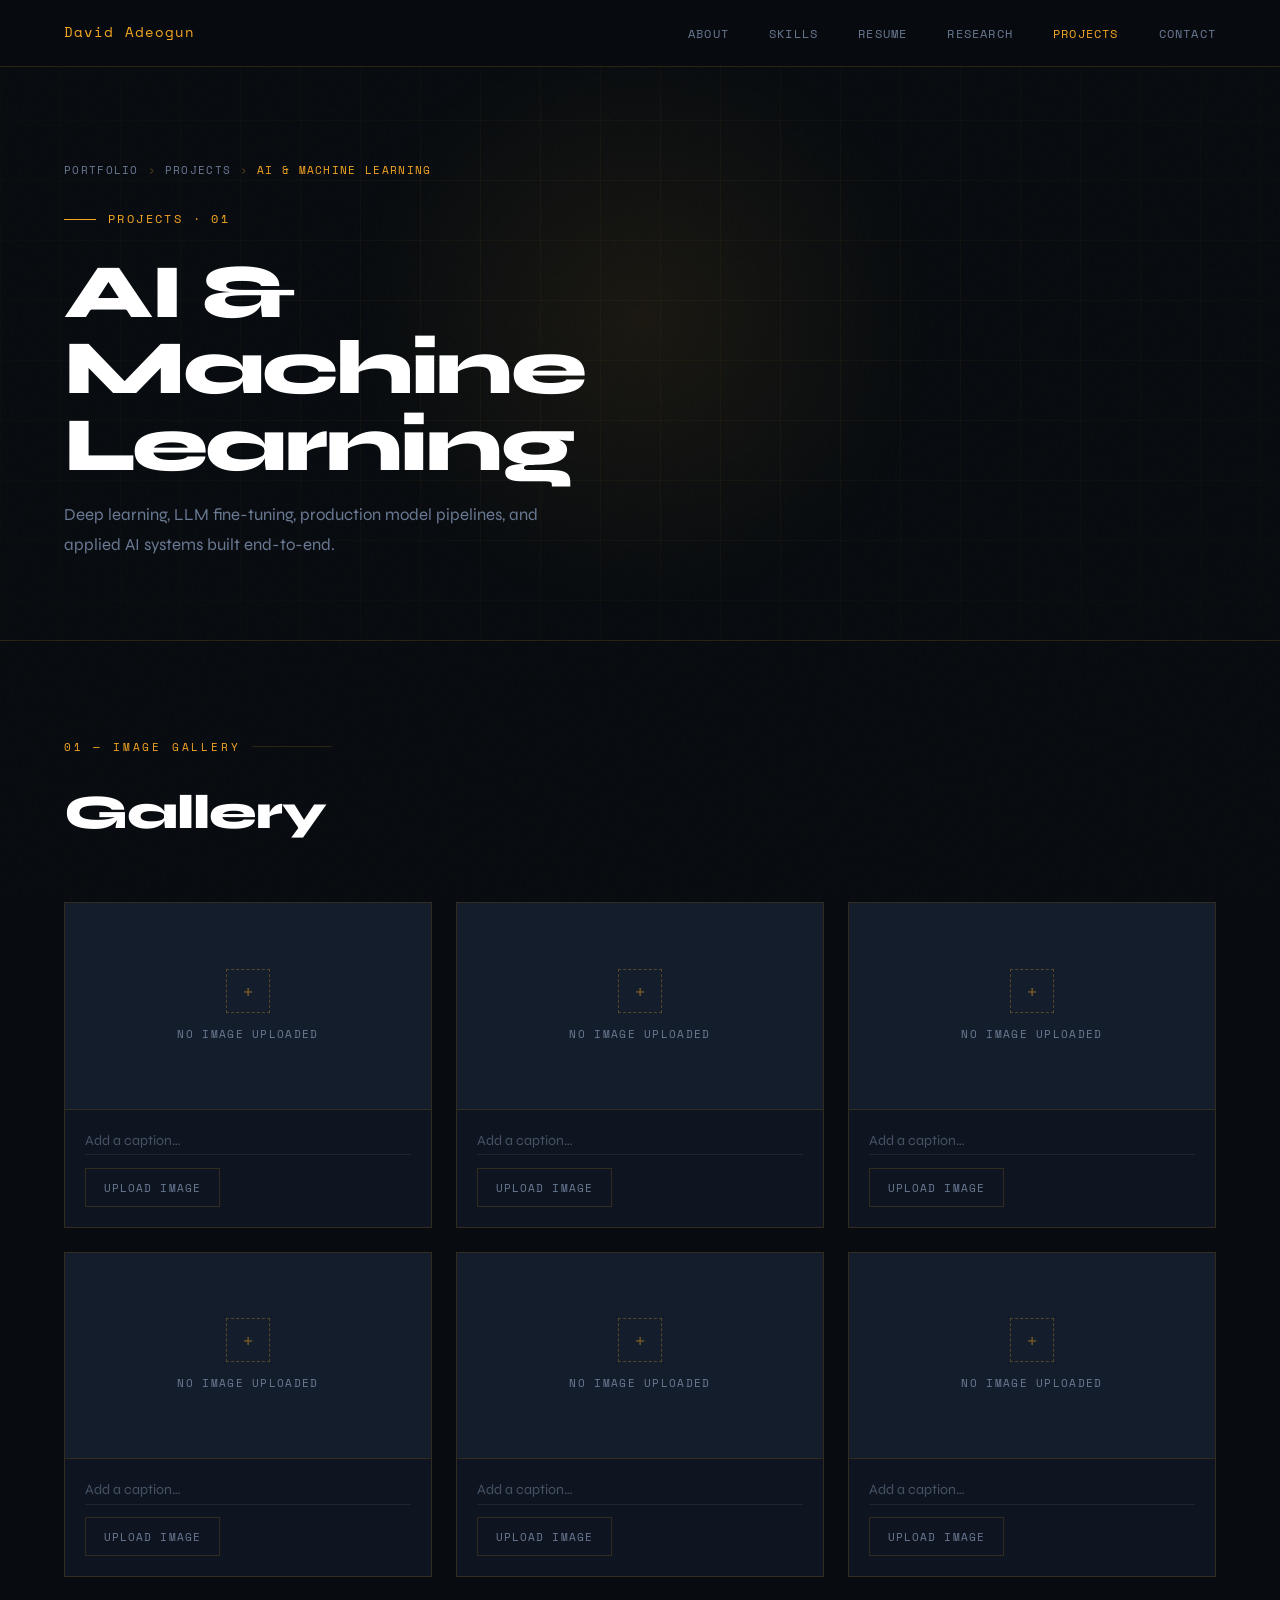
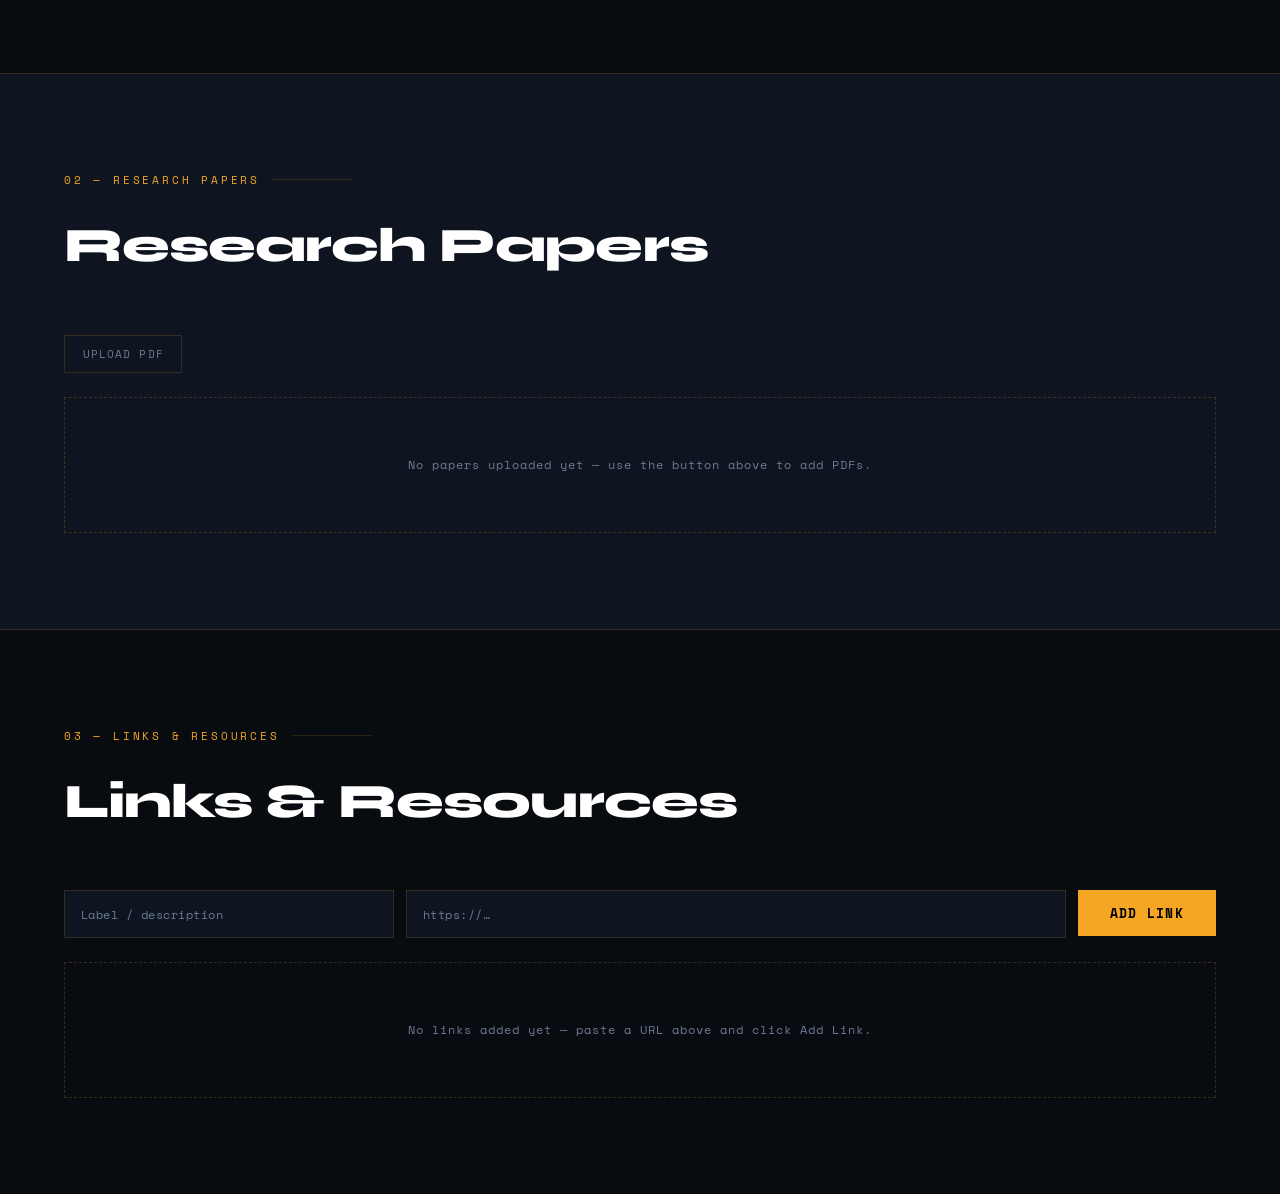
==== ai-ml.html @ 025a46e8 "Updated pages" ====
<!DOCTYPE html>
<html lang="en">
<head>
  <meta charset="UTF-8" />
  <meta name="viewport" content="width=device-width, initial-scale=1.0"/>
  <title>AI &amp; Machine Learning — David Adeogun</title>
  <link rel="preconnect" href="https://fonts.googleapis.com">
  <link href="https://fonts.googleapis.com/css2?family=Space+Mono:wght@400;700&family=Syne:wght@400;600;800&display=swap" rel="stylesheet">
  <link rel="stylesheet" href="styles.css">
</head>
<body>

<!-- NAV -->
<nav>
  <a href="index.html" class="nav-logo">David Adeogun</a>
  <ul class="nav-links">
    <li><a href="index.html#about">About</a></li>
    <li><a href="index.html#skills">Skills</a></li>
    <li><a href="index.html#resume">Resume</a></li>
    <li><a href="index.html#research">Research</a></li>
    <li><a href="projects.html" class="nav-active">Projects</a></li>
    <li><a href="index.html#contact">Contact</a></li>
  </ul>
</nav>

<!-- PAGE HERO -->
<section class="page-hero">
  <div class="hero-grid"></div>
  <div class="hero-glow"></div>
  <div class="page-hero-content">
    <div class="breadcrumb">
      <a href="index.html">Portfolio</a>
      <span class="breadcrumb-sep">›</span>
      <a href="projects.html">Projects</a>
      <span class="breadcrumb-sep">›</span>
      <span class="breadcrumb-current">AI &amp; Machine Learning</span>
    </div>
    <div class="hero-tag">Projects · 01</div>
    <h1>AI &amp; Machine<br><span>Learning</span></h1>
    <p>
      Deep learning, LLM fine-tuning, production model pipelines, and applied AI
      systems built end-to-end.
    </p>
  </div>
</section>

<!-- IMAGE GALLERY -->
<section>
  <div class="section-label">01 — Image Gallery</div>
  <h2 class="section-title">Gallery</h2>
  <div class="gallery-grid">

    <div class="gallery-slot" id="slot-1">
      <div class="gallery-img-area">
        <img class="gallery-img" src="" alt="Gallery image 1">
        <div class="gallery-placeholder">
          <div class="gallery-placeholder-icon">+</div>
          <span>No image uploaded</span>
        </div>
      </div>
      <div class="gallery-meta">
        <input type="text" class="gallery-caption-input" placeholder="Add a caption…">
        <label class="upload-trigger">
          Upload Image
          <input type="file" accept="image/*" class="gallery-file-input" style="display:none">
        </label>
      </div>
    </div>

    <div class="gallery-slot" id="slot-2">
      <div class="gallery-img-area">
        <img class="gallery-img" src="" alt="Gallery image 2">
        <div class="gallery-placeholder">
          <div class="gallery-placeholder-icon">+</div>
          <span>No image uploaded</span>
        </div>
      </div>
      <div class="gallery-meta">
        <input type="text" class="gallery-caption-input" placeholder="Add a caption…">
        <label class="upload-trigger">
          Upload Image
          <input type="file" accept="image/*" class="gallery-file-input" style="display:none">
        </label>
      </div>
    </div>

    <div class="gallery-slot" id="slot-3">
      <div class="gallery-img-area">
        <img class="gallery-img" src="" alt="Gallery image 3">
        <div class="gallery-placeholder">
          <div class="gallery-placeholder-icon">+</div>
          <span>No image uploaded</span>
        </div>
      </div>
      <div class="gallery-meta">
        <input type="text" class="gallery-caption-input" placeholder="Add a caption…">
        <label class="upload-trigger">
          Upload Image
          <input type="file" accept="image/*" class="gallery-file-input" style="display:none">
        </label>
      </div>
    </div>

    <div class="gallery-slot" id="slot-4">
      <div class="gallery-img-area">
        <img class="gallery-img" src="" alt="Gallery image 4">
        <div class="gallery-placeholder">
          <div class="gallery-placeholder-icon">+</div>
          <span>No image uploaded</span>
        </div>
      </div>
      <div class="gallery-meta">
        <input type="text" class="gallery-caption-input" placeholder="Add a caption…">
        <label class="upload-trigger">
          Upload Image
          <input type="file" accept="image/*" class="gallery-file-input" style="display:none">
        </label>
      </div>
    </div>

    <div class="gallery-slot" id="slot-5">
      <div class="gallery-img-area">
        <img class="gallery-img" src="" alt="Gallery image 5">
        <div class="gallery-placeholder">
          <div class="gallery-placeholder-icon">+</div>
          <span>No image uploaded</span>
        </div>
      </div>
      <div class="gallery-meta">
        <input type="text" class="gallery-caption-input" placeholder="Add a caption…">
        <label class="upload-trigger">
          Upload Image
          <input type="file" accept="image/*" class="gallery-file-input" style="display:none">
        </label>
      </div>
    </div>

    <div class="gallery-slot" id="slot-6">
      <div class="gallery-img-area">
        <img class="gallery-img" src="" alt="Gallery image 6">
        <div class="gallery-placeholder">
          <div class="gallery-placeholder-icon">+</div>
          <span>No image uploaded</span>
        </div>
      </div>
      <div class="gallery-meta">
        <input type="text" class="gallery-caption-input" placeholder="Add a caption…">
        <label class="upload-trigger">
          Upload Image
          <input type="file" accept="image/*" class="gallery-file-input" style="display:none">
        </label>
      </div>
    </div>

  </div>
</section>

<!-- RESEARCH PAPERS -->
<section class="skills-bg">
  <div class="section-label">02 — Research Papers</div>
  <h2 class="section-title">Research Papers</h2>
  <div class="pdf-upload-row">
    <label class="upload-trigger">
      Upload PDF
      <input type="file" accept=".pdf" id="pdf-input" multiple style="display:none">
    </label>
  </div>
  <div class="pdf-list" id="pdf-list">
    <div class="empty-state" id="pdf-empty">
      <p>No papers uploaded yet — use the button above to add PDFs.</p>
    </div>
  </div>
</section>

<!-- EXTERNAL LINKS -->
<section>
  <div class="section-label">03 — Links &amp; Resources</div>
  <h2 class="section-title">Links &amp; Resources</h2>
  <div class="link-input-row">
    <input type="text"  id="link-label-input" class="text-input" placeholder="Label / description">
    <input type="url"   id="link-url-input"   class="text-input" placeholder="https://…">
    <button class="btn-primary" onclick="addLink()">Add Link</button>
  </div>
  <div class="link-list" id="link-list">
    <div class="empty-state" id="link-empty">
      <p>No links added yet — paste a URL above and click Add Link.</p>
    </div>
  </div>
</section>

<script>
(function () {
  // ── Image gallery ──────────────────────────────────────────────
  document.querySelectorAll('.gallery-slot').forEach(function (slot) {
    var input = slot.querySelector('.gallery-file-input');
    var img   = slot.querySelector('.gallery-img');
    input.addEventListener('change', function () {
      if (this.files && this.files[0]) {
        img.src = URL.createObjectURL(this.files[0]);
        slot.classList.add('has-image');
      }
    });
  });

  // ── PDF uploads ────────────────────────────────────────────────
  document.getElementById('pdf-input').addEventListener('change', function () {
    var list  = document.getElementById('pdf-list');
    var empty = document.getElementById('pdf-empty');
    Array.from(this.files).forEach(function (file) {
      if (empty) { empty.style.display = 'none'; }
      var url   = URL.createObjectURL(file);
      var entry = document.createElement('div');
      entry.className = 'pdf-entry';
      var name  = document.createElement('span');
      name.className   = 'pdf-name';
      name.textContent = file.name;
      var btn   = document.createElement('a');
      btn.href         = url;
      btn.target       = '_blank';
      btn.rel          = 'noopener noreferrer';
      btn.className    = 'pdf-view-btn';
      btn.textContent  = 'View';
      entry.appendChild(name);
      entry.appendChild(btn);
      list.appendChild(entry);
    });
    this.value = '';
  });

  // ── External links ─────────────────────────────────────────────
  function sanitizeUrl(raw) {
    var trimmed = raw.trim();
    return /^https?:\/\//i.test(trimmed) ? trimmed : 'https://' + trimmed;
  }

  window.addLink = function () {
    var labelInput = document.getElementById('link-label-input');
    var urlInput   = document.getElementById('link-url-input');
    var rawUrl = urlInput.value.trim();
    if (!rawUrl) return;
    var url   = sanitizeUrl(rawUrl);
    var label = labelInput.value.trim() || rawUrl;

    var list  = document.getElementById('link-list');
    var empty = document.getElementById('link-empty');
    if (empty) { empty.style.display = 'none'; }

    var entry = document.createElement('a');
    entry.href      = url;
    entry.target    = '_blank';
    entry.rel       = 'noopener noreferrer';
    entry.className = 'link-entry';

    var labelEl = document.createElement('span');
    labelEl.className   = 'link-entry-label';
    labelEl.textContent = label;

    var urlEl = document.createElement('span');
    urlEl.className   = 'link-entry-url';
    urlEl.textContent = url;

    var arrow = document.createElement('span');
    arrow.className   = 'link-entry-arrow';
    arrow.textContent = '→';

    entry.appendChild(labelEl);
    entry.appendChild(urlEl);
    entry.appendChild(arrow);
    list.appendChild(entry);

    labelInput.value = '';
    urlInput.value   = '';
  };

  document.getElementById('link-url-input').addEventListener('keydown', function (e) {
    if (e.key === 'Enter') window.addLink();
  });
}());
</script>

</body>
</html>
---- styles.css ----
:root {
      --bg: #080c10;
      --bg2: #0e1520;
      --bg3: #141d2b;
      --amber: #f5a623;
      --amber-dim: #c47d0e;
      --amber-glow: rgba(245,166,35,0.12);
      --text: #d4dbe8;
      --text-muted: #6b7a94;
      --border: rgba(245,166,35,0.15);
      --mono: 'Space Mono', monospace;
      --sans: 'Syne', sans-serif;
    }

    * { margin: 0; padding: 0; box-sizing: border-box; }

    html { scroll-behavior: smooth; }

    body {
      background: var(--bg);
      color: var(--text);
      font-family: var(--sans);
      line-height: 1.7;
      overflow-x: hidden;
    }

    /* NOISE OVERLAY */
    body::before {
      content: '';
      position: fixed;
      inset: 0;
      background-image: url("data:image/svg+xml,%3Csvg viewBox='0 0 256 256' xmlns='http://www.w3.org/2000/svg'%3E%3Cfilter id='noise'%3E%3CfeTurbulence type='fractalNoise' baseFrequency='0.9' numOctaves='4' stitchTiles='stitch'/%3E%3C/filter%3E%3Crect width='100%25' height='100%25' filter='url(%23noise)' opacity='0.03'/%3E%3C/svg%3E");
      pointer-events: none;
      z-index: 0;
      opacity: 0.4;
    }

    /* NAV */
    nav {
      position: fixed;
      top: 0; left: 0; right: 0;
      z-index: 100;
      display: flex;
      justify-content: space-between;
      align-items: center;
      padding: 1.2rem 4rem;
      background: rgba(8,12,16,0.85);
      backdrop-filter: blur(12px);
      border-bottom: 1px solid var(--border);
    }

    .nav-logo {
      font-family: var(--mono);
      font-size: 0.85rem;
      color: var(--amber);
      letter-spacing: 0.08em;
    }

    .nav-links {
      display: flex;
      gap: 2.5rem;
      list-style: none;
    }

    .nav-links a {
      font-family: var(--mono);
      font-size: 0.75rem;
      color: var(--text-muted);
      text-decoration: none;
      letter-spacing: 0.1em;
      text-transform: uppercase;
      transition: color 0.2s;
    }

    .nav-links a:hover { color: var(--amber); }

    /* HERO */
    .hero {
      min-height: 100vh;
      display: flex;
      align-items: center;
      padding: 8rem 4rem 4rem;
      position: relative;
      overflow: hidden;
    }

    .hero-grid {
      position: absolute;
      inset: 0;
      background-image:
        linear-gradient(rgba(245,166,35,0.04) 1px, transparent 1px),
        linear-gradient(90deg, rgba(245,166,35,0.04) 1px, transparent 1px);
      background-size: 60px 60px;
      mask-image: radial-gradient(ellipse 80% 80% at 50% 50%, black 30%, transparent 100%);
    }

    .hero-glow {
      position: absolute;
      width: 600px;
      height: 600px;
      border-radius: 50%;
      background: radial-gradient(circle, rgba(245,166,35,0.08) 0%, transparent 70%);
      top: 50%;
      left: 50%;
      transform: translate(-50%, -50%);
      pointer-events: none;
    }

    .hero-content {
      position: relative;
      z-index: 1;
      max-width: 900px;
    }

    .hero-tag {
      font-family: var(--mono);
      font-size: 0.75rem;
      color: var(--amber);
      letter-spacing: 0.2em;
      text-transform: uppercase;
      margin-bottom: 1.5rem;
      display: flex;
      align-items: center;
      gap: 0.75rem;
    }

    .hero-tag::before {
      content: '';
      display: block;
      width: 32px;
      height: 1px;
      background: var(--amber);
    }

    .hero h1 {
      font-size: clamp(3rem, 8vw, 6.5rem);
      font-weight: 800;
      line-height: 1.0;
      letter-spacing: -0.03em;
      color: #ffffff;
      margin-bottom: 1.5rem;
    }

    .hero h1 span {
      color: var(--amber);
    }

    .hero-desc {
      font-size: 1.1rem;
      color: var(--text-muted);
      max-width: 560px;
      margin-bottom: 3rem;
      line-height: 1.8;
    }

    .hero-cta {
      display: flex;
      gap: 1rem;
      flex-wrap: wrap;
    }

    .btn-primary {
      padding: 0.85rem 2rem;
      background: var(--amber);
      color: #000;
      font-family: var(--mono);
      font-size: 0.8rem;
      font-weight: 700;
      letter-spacing: 0.1em;
      text-transform: uppercase;
      text-decoration: none;
      border: none;
      cursor: pointer;
      transition: all 0.2s;
    }

    .btn-primary:hover {
      background: #fff;
      transform: translateY(-2px);
    }

    .btn-outline {
      padding: 0.85rem 2rem;
      background: transparent;
      color: var(--text);
      font-family: var(--mono);
      font-size: 0.8rem;
      letter-spacing: 0.1em;
      text-transform: uppercase;
      text-decoration: none;
      border: 1px solid var(--border);
      cursor: pointer;
      transition: all 0.2s;
    }

    .btn-outline:hover {
      border-color: var(--amber);
      color: var(--amber);
    }

    /* SECTIONS */
    section {
      padding: 6rem 4rem;
      position: relative;
      z-index: 1;
    }

    .section-label {
      font-family: var(--mono);
      font-size: 0.7rem;
      color: var(--amber);
      letter-spacing: 0.25em;
      text-transform: uppercase;
      margin-bottom: 1rem;
      display: flex;
      align-items: center;
      gap: 0.75rem;
    }

    .section-label::after {
      content: '';
      flex: 1;
      height: 1px;
      background: var(--border);
      max-width: 80px;
    }

    .section-title {
      font-size: clamp(1.8rem, 4vw, 3rem);
      font-weight: 800;
      color: #fff;
      margin-bottom: 3rem;
      letter-spacing: -0.02em;
    }

    /* ABOUT */
    .about-grid {
      display: grid;
      grid-template-columns: 1fr 1fr;
      gap: 4rem;
      align-items: start;
    }

    .about-text p {
      color: var(--text-muted);
      margin-bottom: 1.2rem;
      font-size: 1rem;
      line-height: 1.9;
    }

    .about-text p strong {
      color: var(--text);
    }

    .stats-grid {
      display: grid;
      grid-template-columns: 1fr 1fr;
      gap: 1px;
      background: var(--border);
      border: 1px solid var(--border);
    }

    .stat-box {
      background: var(--bg2);
      padding: 1.8rem;
    }

    .stat-num {
      font-family: var(--mono);
      font-size: 2.5rem;
      font-weight: 700;
      color: var(--amber);
      line-height: 1;
      margin-bottom: 0.4rem;
    }

    .stat-label {
      font-size: 0.8rem;
      color: var(--text-muted);
      letter-spacing: 0.05em;
    }

    /* SKILLS */
    .skills-bg {
      background: var(--bg2);
      border-top: 1px solid var(--border);
      border-bottom: 1px solid var(--border);
    }

    .skills-grid {
      display: grid;
      grid-template-columns: repeat(3, 1fr);
      gap: 2rem;
    }

    .skill-cat {
      padding: 2rem;
      border: 1px solid var(--border);
      background: var(--bg3);
      position: relative;
      overflow: hidden;
      transition: border-color 0.3s;
    }

    .skill-cat:hover {
      border-color: var(--amber-dim);
    }

    .skill-cat::before {
      content: '';
      position: absolute;
      top: 0; left: 0;
      width: 3px;
      height: 100%;
      background: var(--amber);
      transform: scaleY(0);
      transform-origin: bottom;
      transition: transform 0.3s;
    }

    .skill-cat:hover::before {
      transform: scaleY(1);
    }

    .skill-cat-title {
      font-family: var(--mono);
      font-size: 0.75rem;
      color: var(--amber);
      letter-spacing: 0.15em;
      text-transform: uppercase;
      margin-bottom: 1.2rem;
    }

    .skill-tags {
      display: flex;
      flex-wrap: wrap;
      gap: 0.5rem;
    }

    .skill-tag {
      font-family: var(--mono);
      font-size: 0.7rem;
      padding: 0.3rem 0.7rem;
      background: var(--bg);
      color: var(--text-muted);
      border: 1px solid rgba(255,255,255,0.06);
      letter-spacing: 0.05em;
    }

    /* RESEARCH */
    .research-list {
      display: flex;
      flex-direction: column;
      gap: 1.5rem;
    }

    .research-item {
      display: grid;
      grid-template-columns: auto 1fr;
      gap: 2rem;
      padding: 2rem;
      border: 1px solid var(--border);
      background: var(--bg2);
      transition: border-color 0.3s, background 0.3s;
      align-items: start;
    }

    .research-item:hover {
      border-color: var(--amber-dim);
      background: var(--bg3);
    }

    .research-year {
      font-family: var(--mono);
      font-size: 0.75rem;
      color: var(--amber);
      padding-top: 0.3rem;
      white-space: nowrap;
    }

    .research-title {
      font-size: 1.05rem;
      font-weight: 600;
      color: #fff;
      margin-bottom: 0.4rem;
    }

    .research-desc {
      font-size: 0.9rem;
      color: var(--text-muted);
      margin-bottom: 0.8rem;
      line-height: 1.7;
    }

    .research-tags {
      display: flex;
      flex-wrap: wrap;
      gap: 0.4rem;
    }

    .research-tag {
      font-family: var(--mono);
      font-size: 0.65rem;
      padding: 0.2rem 0.6rem;
      border: 1px solid rgba(245,166,35,0.25);
      color: var(--amber-dim);
      letter-spacing: 0.05em;
    }

    /* PROJECTS */
    .projects-grid {
      display: grid;
      grid-template-columns: repeat(2, 1fr);
      gap: 1.5rem;
    }

    .project-card {
      padding: 2rem;
      border: 1px solid var(--border);
      background: var(--bg2);
      position: relative;
      overflow: hidden;
      transition: all 0.3s;
      text-decoration: none;
      display: block;
      color: inherit;
    }

    .project-card::after {
      content: '→';
      position: absolute;
      top: 1.5rem;
      right: 1.5rem;
      font-size: 1.2rem;
      color: var(--amber);
      opacity: 0;
      transform: translateX(-8px);
      transition: all 0.3s;
    }

    .project-card:hover {
      border-color: var(--amber-dim);
      background: var(--bg3);
    }

    .project-card:hover::after {
      opacity: 1;
      transform: translateX(0);
    }

    .project-links {
      display: flex;
      gap: 0.8rem;
      margin-top: 1.2rem;
      padding-top: 1.2rem;
      border-top: 1px solid var(--border);
    }

    .project-link-btn {
      font-family: var(--mono);
      font-size: 0.65rem;
      letter-spacing: 0.1em;
      text-transform: uppercase;
      padding: 0.35rem 0.85rem;
      text-decoration: none;
      border: 1px solid var(--border);
      color: var(--text-muted);
      transition: all 0.2s;
    }

    .project-link-btn:hover {
      border-color: var(--amber);
      color: var(--amber);
    }

    .project-link-btn.primary {
      background: var(--amber-glow);
      border-color: rgba(245,166,35,0.3);
      color: var(--amber);
    }

    .project-link-btn.primary:hover {
      background: var(--amber);
      color: #000;
    }

    .project-type {
      font-family: var(--mono);
      font-size: 0.65rem;
      color: var(--amber);
      letter-spacing: 0.2em;
      text-transform: uppercase;
      margin-bottom: 0.8rem;
    }

    .project-title {
      font-size: 1.1rem;
      font-weight: 700;
      color: #fff;
      margin-bottom: 0.6rem;
      letter-spacing: -0.01em;
    }

    .project-desc {
      font-size: 0.88rem;
      color: var(--text-muted);
      line-height: 1.7;
      margin-bottom: 1.2rem;
    }

    .project-stack {
      display: flex;
      flex-wrap: wrap;
      gap: 0.4rem;
    }

    .stack-tag {
      font-family: var(--mono);
      font-size: 0.65rem;
      padding: 0.25rem 0.6rem;
      background: rgba(245,166,35,0.08);
      color: var(--amber-dim);
      border: 1px solid rgba(245,166,35,0.15);
    }

    /* COURSEWORK TABLE */
    .course-table {
      width: 100%;
      border-collapse: collapse;
    }

    .course-table th {
      font-family: var(--mono);
      font-size: 0.7rem;
      letter-spacing: 0.15em;
      text-transform: uppercase;
      color: var(--amber);
      padding: 1rem 1.5rem;
      text-align: left;
      border-bottom: 1px solid var(--border);
      background: var(--bg2);
    }

    .course-table td {
      padding: 1rem 1.5rem;
      font-size: 0.9rem;
      color: var(--text-muted);
      border-bottom: 1px solid rgba(255,255,255,0.04);
      vertical-align: top;
    }

    .course-table tr:hover td {
      background: var(--bg2);
      color: var(--text);
    }

    .course-table td:first-child {
      color: var(--text);
      font-weight: 600;
    }

    .status-badge {
      display: inline-block;
      font-family: var(--mono);
      font-size: 0.65rem;
      padding: 0.2rem 0.6rem;
      letter-spacing: 0.08em;
    }

    .status-active {
      background: rgba(245,166,35,0.1);
      color: var(--amber);
      border: 1px solid rgba(245,166,35,0.3);
    }

    .status-complete {
      background: rgba(80,200,120,0.08);
      color: #50c878;
      border: 1px solid rgba(80,200,120,0.2);
    }

    .status-ongoing {
      background: rgba(100,160,255,0.08);
      color: #7eb8ff;
      border: 1px solid rgba(100,160,255,0.2);
    }

    /* CONTACT */
    .contact-bg {
      background: var(--bg2);
      border-top: 1px solid var(--border);
    }

    .contact-inner {
      max-width: 600px;
    }

    .contact-desc {
      color: var(--text-muted);
      font-size: 1rem;
      margin-bottom: 2.5rem;
      line-height: 1.8;
    }

    .contact-links {
      display: flex;
      flex-direction: column;
      gap: 1rem;
    }

    .contact-link {
      display: flex;
      align-items: center;
      gap: 1.2rem;
      padding: 1.2rem 1.5rem;
      border: 1px solid var(--border);
      text-decoration: none;
      color: var(--text);
      transition: all 0.2s;
      background: var(--bg3);
    }

    .contact-link:hover {
      border-color: var(--amber);
      color: var(--amber);
    }

    .contact-link-label {
      font-family: var(--mono);
      font-size: 0.7rem;
      color: var(--amber);
      letter-spacing: 0.15em;
      text-transform: uppercase;
      min-width: 80px;
    }

    .contact-link-value {
      font-size: 0.9rem;
    }

    /* FOOTER */
    footer {
      padding: 2rem 4rem;
      border-top: 1px solid var(--border);
      display: flex;
      justify-content: space-between;
      align-items: center;
    }

    footer p {
      font-family: var(--mono);
      font-size: 0.7rem;
      color: var(--text-muted);
      letter-spacing: 0.08em;
    }

    /* ANIMATIONS */
    @keyframes fadeUp {
      from { opacity: 0; transform: translateY(24px); }
      to { opacity: 1; transform: translateY(0); }
    }

    .hero-content > * {
      animation: fadeUp 0.7s ease both;
    }

    .hero-tag { animation-delay: 0.1s; }
    .hero h1 { animation-delay: 0.2s; }
    .hero-desc { animation-delay: 0.35s; }
    .hero-cta { animation-delay: 0.5s; }

    /* RESPONSIVE */
    @media (max-width: 900px) {
      nav { padding: 1rem 1.5rem; }
      section { padding: 4rem 1.5rem; }
      .hero { padding: 7rem 1.5rem 3rem; }
      .about-grid { grid-template-columns: 1fr; }
      .skills-grid { grid-template-columns: 1fr; }
      .projects-grid { grid-template-columns: 1fr; }
      .nav-links { display: none; }
      footer { padding: 1.5rem; flex-direction: column; gap: 0.5rem; text-align: center; }
    }

/* RESUME */
.resume-download {
  display: flex;
  align-items: center;
  gap: 2rem;
  padding: 1.5rem 2rem;
  border: 1px solid var(--border);
  background: var(--bg2);
  margin-bottom: 3rem;
}

.resume-download-text {
  font-family: var(--mono);
  font-size: 0.8rem;
  color: var(--text-muted);
  letter-spacing: 0.05em;
  flex: 1;
}

.resume-cols {
  display: grid;
  grid-template-columns: 1fr 1fr;
  gap: 3rem;
  align-items: start;
}

.resume-col-title {
  font-family: var(--mono);
  font-size: 0.7rem;
  letter-spacing: 0.2em;
  text-transform: uppercase;
  color: var(--amber);
  margin-bottom: 1.5rem;
  padding-bottom: 0.75rem;
  border-bottom: 1px solid var(--border);
}

.resume-entry {
  margin-bottom: 2rem;
  padding-bottom: 2rem;
  border-bottom: 1px solid rgba(255,255,255,0.04);
}

.resume-entry:last-child {
  border-bottom: none;
}

.resume-entry-header {
  display: flex;
  justify-content: space-between;
  align-items: flex-start;
  gap: 1rem;
  margin-bottom: 0.8rem;
}

.resume-role {
  font-size: 1rem;
  font-weight: 700;
  color: #fff;
  margin-bottom: 0.2rem;
}

.resume-company {
  font-family: var(--mono);
  font-size: 0.75rem;
  color: var(--amber-dim);
  letter-spacing: 0.05em;
}

.resume-date {
  font-family: var(--mono);
  font-size: 0.7rem;
  color: var(--text-muted);
  white-space: nowrap;
  padding-top: 0.2rem;
}

.resume-bullets {
  list-style: none;
  padding: 0;
  display: flex;
  flex-direction: column;
  gap: 0.4rem;
}

.resume-bullets li {
  font-size: 0.88rem;
  color: var(--text-muted);
  padding-left: 1rem;
  position: relative;
  line-height: 1.6;
}

.resume-bullets li::before {
  content: '—';
  position: absolute;
  left: 0;
  color: var(--amber);
  font-size: 0.75rem;
}

@media (max-width: 900px) {
  .resume-cols { grid-template-columns: 1fr; gap: 2rem; }
  .resume-download { flex-direction: column; align-items: flex-start; gap: 1rem; }
}

/* SECONDARY PAGES */
a.nav-logo {
  text-decoration: none;
}

.nav-links a.nav-active {
  color: var(--amber);
}

.page-hero {
  padding: 10rem 4rem 5rem;
  position: relative;
  overflow: hidden;
  border-bottom: 1px solid var(--border);
}

.page-hero-content {
  position: relative;
  z-index: 1;
  max-width: 700px;
}

.page-hero h1 {
  font-size: clamp(2.5rem, 6vw, 5rem);
  font-weight: 800;
  line-height: 1.0;
  letter-spacing: -0.03em;
  color: #ffffff;
  margin-bottom: 1rem;
}

.page-hero p {
  font-size: 1.05rem;
  color: var(--text-muted);
  max-width: 500px;
  line-height: 1.8;
}

.page-hero-content > * {
  animation: fadeUp 0.7s ease both;
}
.page-hero-content .hero-tag { animation-delay: 0.1s; }
.page-hero-content h1 { animation-delay: 0.2s; }
.page-hero-content p { animation-delay: 0.35s; }

/* CATEGORY GRID — 3 + 2 centered */
.category-grid {
  display: grid;
  grid-template-columns: repeat(6, 1fr);
  gap: 1.5rem;
}

.category-grid .project-card:nth-child(1) { grid-column: 1 / 3; }
.category-grid .project-card:nth-child(2) { grid-column: 3 / 5; }
.category-grid .project-card:nth-child(3) { grid-column: 5 / 7; }
.category-grid .project-card:nth-child(4) { grid-column: 2 / 4; }
.category-grid .project-card:nth-child(5) { grid-column: 4 / 6; }

.page-back {
  display: inline-flex;
  align-items: center;
  gap: 0.6rem;
  font-family: var(--mono);
  font-size: 0.72rem;
  color: var(--text-muted);
  text-decoration: none;
  letter-spacing: 0.12em;
  text-transform: uppercase;
  transition: color 0.2s;
  margin-bottom: 2.5rem;
}

.page-back::before {
  content: '←';
}

.page-back:hover {
  color: var(--amber);
}

.empty-state {
  padding: 3.5rem 2rem;
  border: 1px dashed rgba(245,166,35,0.2);
  text-align: center;
}

.empty-state p {
  font-family: var(--mono);
  font-size: 0.78rem;
  color: var(--text-muted);
  letter-spacing: 0.08em;
}

@media (max-width: 900px) {
  .page-hero { padding: 8rem 1.5rem 3rem; }
  .category-grid { grid-template-columns: 1fr; }
  .category-grid .project-card:nth-child(n) { grid-column: auto; }
}

/* BREADCRUMB */
.breadcrumb {
  display: flex;
  align-items: center;
  gap: 0.55rem;
  font-family: var(--mono);
  font-size: 0.68rem;
  letter-spacing: 0.12em;
  text-transform: uppercase;
  margin-bottom: 1.8rem;
}

.breadcrumb a {
  color: var(--text-muted);
  text-decoration: none;
  transition: color 0.2s;
}

.breadcrumb a:hover { color: var(--amber); }

.breadcrumb-sep {
  color: rgba(245,166,35,0.35);
  font-size: 0.75rem;
}

.breadcrumb-current { color: var(--amber); }

/* IMAGE GALLERY */
.gallery-grid {
  display: grid;
  grid-template-columns: repeat(3, 1fr);
  gap: 1.5rem;
}

.gallery-slot {
  border: 1px solid var(--border);
  background: var(--bg2);
  overflow: hidden;
  transition: border-color 0.3s;
}

.gallery-slot:hover { border-color: var(--amber-dim); }

.gallery-img-area {
  width: 100%;
  aspect-ratio: 16 / 9;
  background: var(--bg3);
  display: flex;
  align-items: center;
  justify-content: center;
  position: relative;
  overflow: hidden;
}

.gallery-img {
  position: absolute;
  inset: 0;
  width: 100%;
  height: 100%;
  object-fit: cover;
  display: none;
}

.gallery-slot.has-image .gallery-img { display: block; }
.gallery-slot.has-image .gallery-placeholder { display: none; }

.gallery-placeholder {
  display: flex;
  flex-direction: column;
  align-items: center;
  gap: 0.75rem;
}

.gallery-placeholder-icon {
  width: 44px;
  height: 44px;
  border: 1px dashed rgba(245,166,35,0.3);
  display: flex;
  align-items: center;
  justify-content: center;
  color: rgba(245,166,35,0.4);
  font-size: 1.4rem;
  font-weight: 300;
  line-height: 1;
}

.gallery-placeholder span {
  font-family: var(--mono);
  font-size: 0.68rem;
  color: var(--text-muted);
  letter-spacing: 0.12em;
  text-transform: uppercase;
}

.gallery-meta {
  padding: 1rem 1.25rem 1.25rem;
  border-top: 1px solid var(--border);
  display: flex;
  flex-direction: column;
  gap: 0.8rem;
}

.gallery-caption-input {
  width: 100%;
  background: transparent;
  border: none;
  border-bottom: 1px solid rgba(255,255,255,0.07);
  color: var(--text);
  font-family: var(--sans);
  font-size: 0.88rem;
  padding: 0.35rem 0;
  outline: none;
  transition: border-color 0.2s;
}

.gallery-caption-input::placeholder { color: var(--text-muted); opacity: 0.6; }
.gallery-caption-input:focus { border-bottom-color: var(--amber); }

/* UPLOAD TRIGGER (shared by image + PDF) */
.upload-trigger {
  display: inline-flex;
  align-items: center;
  gap: 0.5rem;
  font-family: var(--mono);
  font-size: 0.7rem;
  letter-spacing: 0.1em;
  text-transform: uppercase;
  padding: 0.55rem 1.1rem;
  border: 1px solid var(--border);
  color: var(--text-muted);
  cursor: pointer;
  transition: border-color 0.2s, color 0.2s;
  background: transparent;
  align-self: flex-start;
}

.upload-trigger:hover {
  border-color: var(--amber);
  color: var(--amber);
}

/* RESEARCH PAPERS */
.pdf-upload-row {
  margin-bottom: 1.5rem;
}

.pdf-list {
  display: flex;
  flex-direction: column;
  gap: 0.6rem;
}

.pdf-entry {
  display: flex;
  align-items: center;
  justify-content: space-between;
  padding: 0.9rem 1.25rem;
  border: 1px solid var(--border);
  background: var(--bg3);
  gap: 1rem;
  transition: border-color 0.2s;
}

.pdf-entry:hover { border-color: var(--amber-dim); }

.pdf-name {
  font-family: var(--mono);
  font-size: 0.75rem;
  color: var(--text);
  letter-spacing: 0.04em;
  min-width: 0;
  overflow: hidden;
  text-overflow: ellipsis;
  white-space: nowrap;
  flex: 1;
}

.pdf-view-btn {
  font-family: var(--mono);
  font-size: 0.65rem;
  letter-spacing: 0.1em;
  text-transform: uppercase;
  padding: 0.3rem 0.85rem;
  text-decoration: none;
  border: 1px solid rgba(245,166,35,0.3);
  color: var(--amber);
  background: var(--amber-glow);
  transition: background 0.2s, color 0.2s;
  white-space: nowrap;
}

.pdf-view-btn:hover {
  background: var(--amber);
  color: #000;
}

/* EXTERNAL LINKS */
.link-input-row {
  display: grid;
  grid-template-columns: 1fr 2fr auto;
  gap: 0.75rem;
  align-items: start;
  margin-bottom: 1.5rem;
}

.text-input {
  background: var(--bg2);
  border: 1px solid var(--border);
  color: var(--text);
  font-family: var(--mono);
  font-size: 0.78rem;
  padding: 0.85rem 1rem;
  outline: none;
  transition: border-color 0.2s;
  letter-spacing: 0.04em;
  width: 100%;
}

.text-input::placeholder { color: var(--text-muted); }
.text-input:focus { border-color: var(--amber); }

.link-list {
  display: flex;
  flex-direction: column;
  gap: 0.6rem;
}

.link-entry {
  display: flex;
  align-items: center;
  gap: 1rem;
  padding: 0.9rem 1.25rem;
  border: 1px solid var(--border);
  background: var(--bg2);
  text-decoration: none;
  color: var(--text);
  transition: border-color 0.2s, background 0.2s;
}

.link-entry:hover {
  border-color: var(--amber-dim);
  background: var(--bg3);
}

.link-entry-label {
  font-family: var(--mono);
  font-size: 0.7rem;
  color: var(--amber);
  letter-spacing: 0.1em;
  text-transform: uppercase;
  white-space: nowrap;
  min-width: 140px;
}

.link-entry-url {
  font-size: 0.85rem;
  color: var(--text-muted);
  overflow: hidden;
  text-overflow: ellipsis;
  white-space: nowrap;
  flex: 1;
  transition: color 0.2s;
}

.link-entry:hover .link-entry-url { color: var(--text); }

.link-entry-arrow {
  color: var(--amber);
  opacity: 0;
  transform: translateX(-6px);
  transition: opacity 0.2s, transform 0.2s;
  flex-shrink: 0;
}

.link-entry:hover .link-entry-arrow {
  opacity: 1;
  transform: translateX(0);
}

@media (max-width: 900px) {
  .gallery-grid { grid-template-columns: repeat(2, 1fr); }
  .link-input-row { grid-template-columns: 1fr; }
}

@media (max-width: 560px) {
  .gallery-grid { grid-template-columns: 1fr; }
}
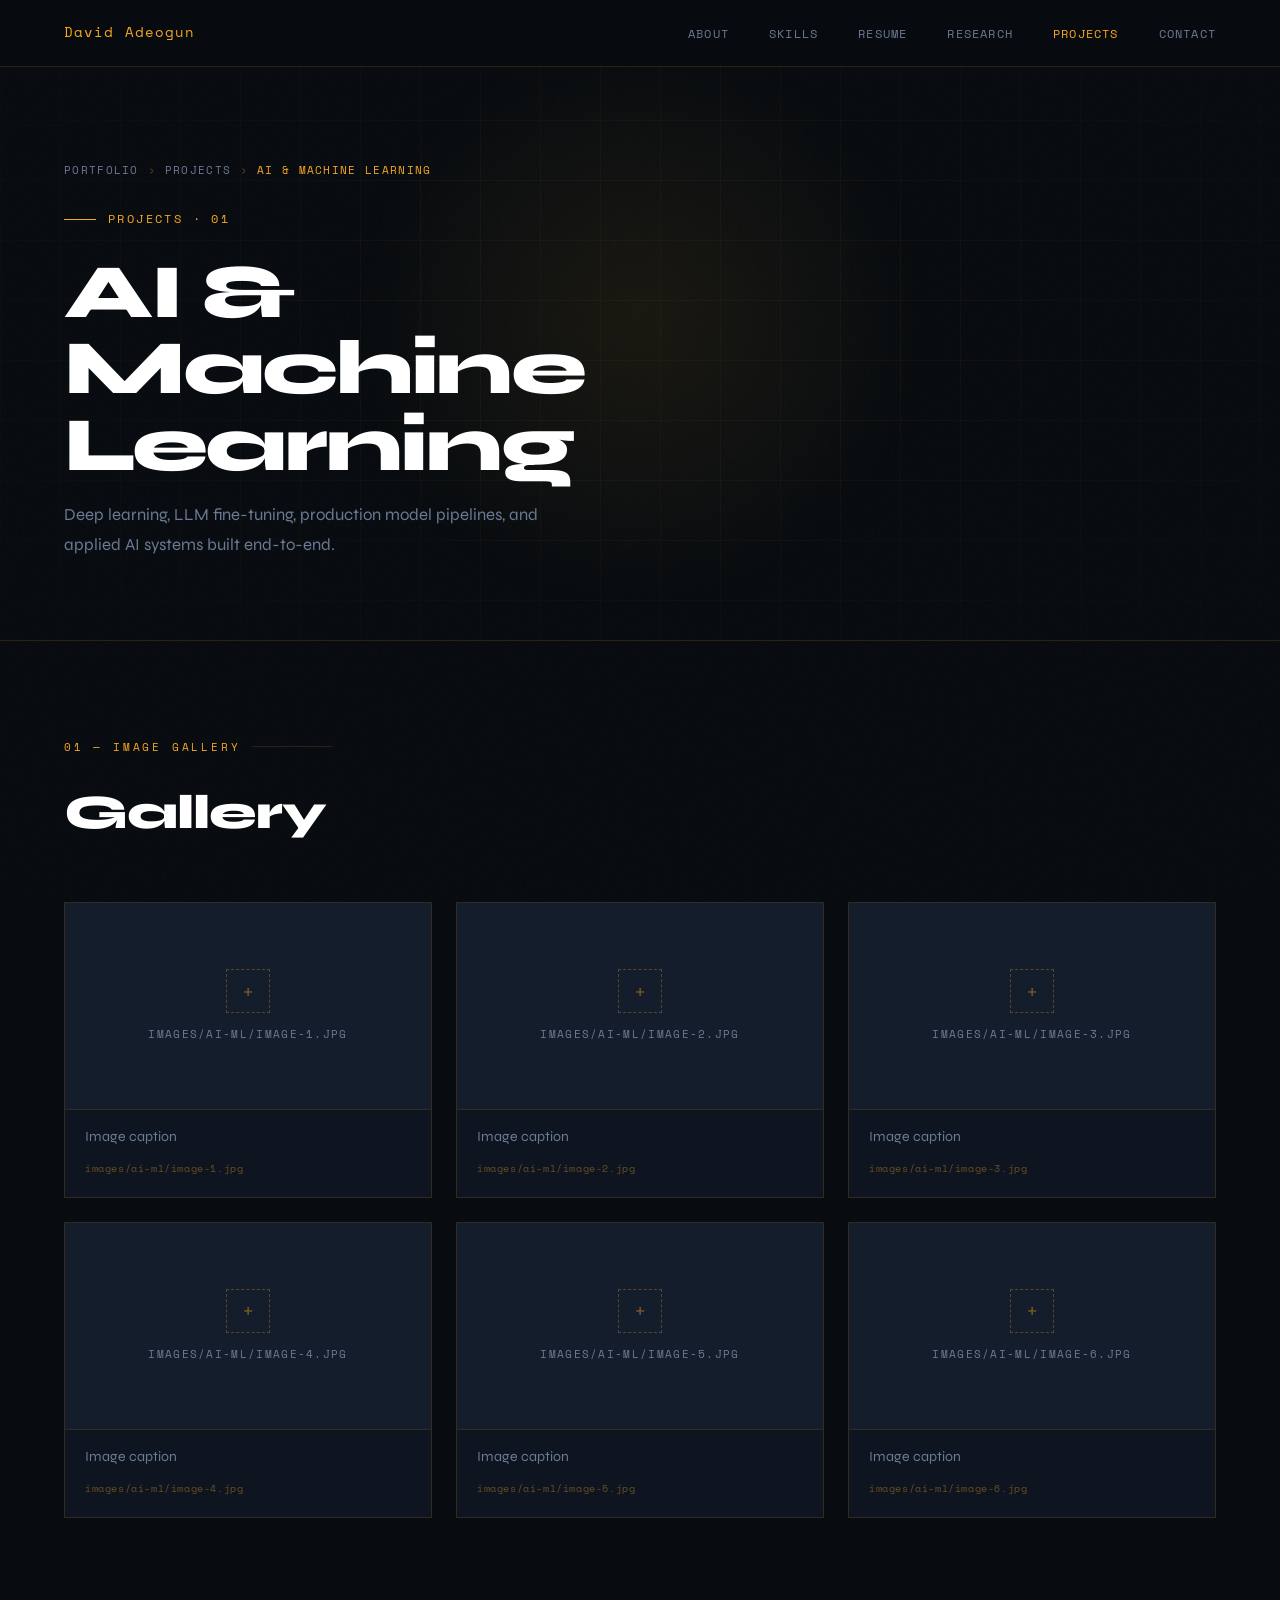
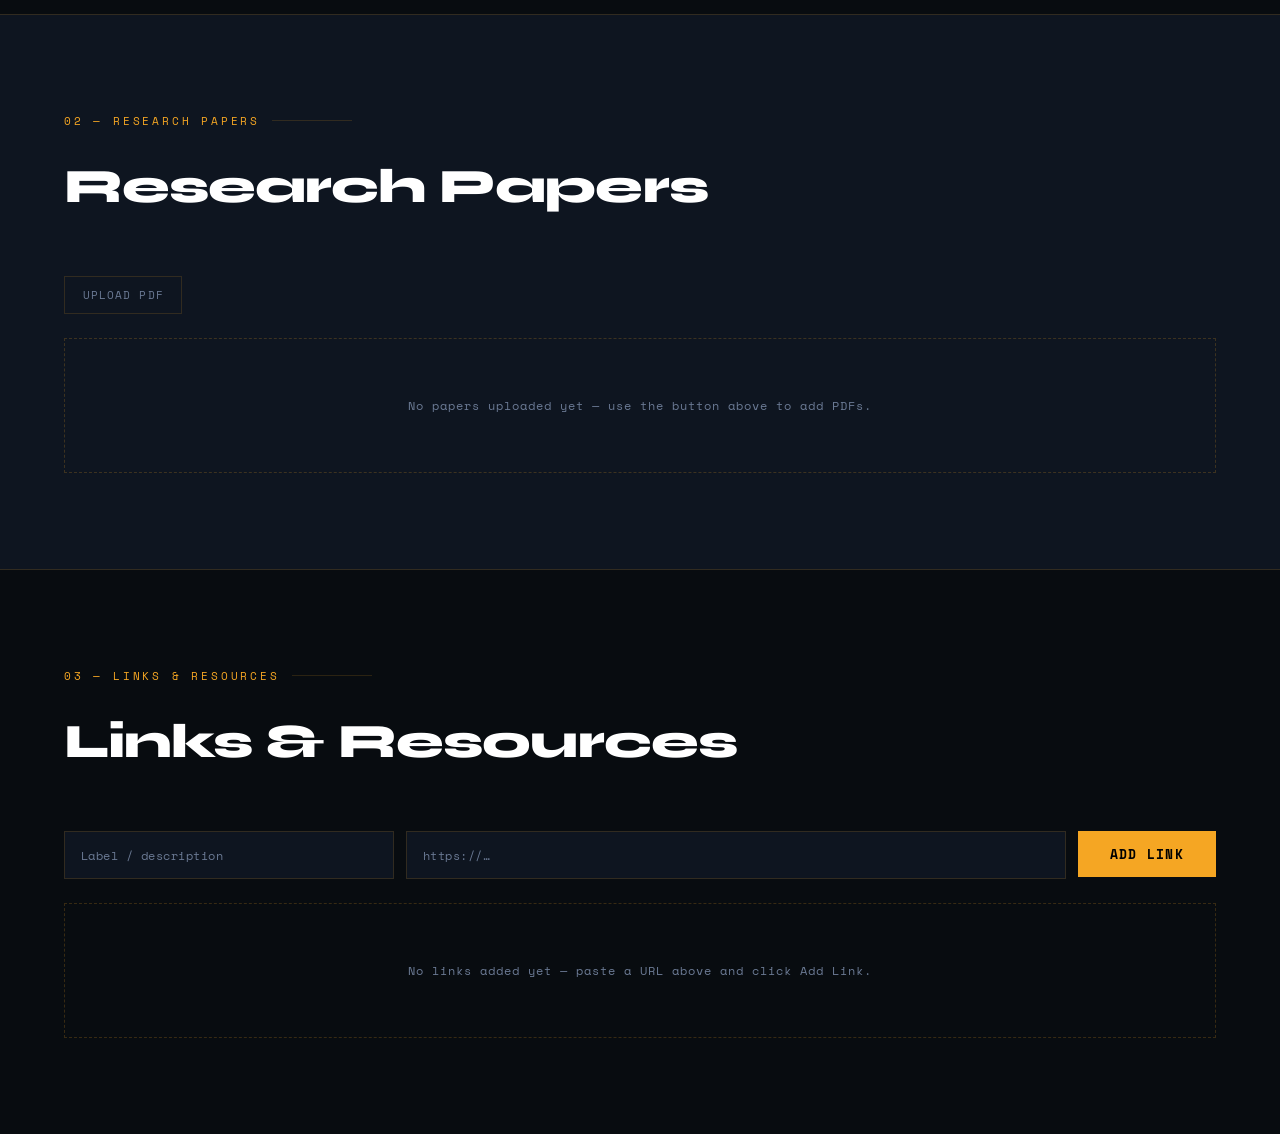
==== commit 10c4eefc: "Added Path planning algorithms" ====
--- a/ai-ml.html
+++ b/ai-ml.html
@@ -52,103 +52,97 @@
 
     <div class="gallery-slot" id="slot-1">
       <div class="gallery-img-area">
-        <img class="gallery-img" src="" alt="Gallery image 1">
-        <div class="gallery-placeholder">
-          <div class="gallery-placeholder-icon">+</div>
-          <span>No image uploaded</span>
-        </div>
-      </div>
-      <div class="gallery-meta">
-        <input type="text" class="gallery-caption-input" placeholder="Add a caption…">
-        <label class="upload-trigger">
-          Upload Image
-          <input type="file" accept="image/*" class="gallery-file-input" style="display:none">
-        </label>
+        <img class="gallery-img" src="images/ai-ml/image-1.jpg" alt="Gallery image 1"
+             onload="this.closest('.gallery-slot').classList.add('has-image')"
+             onerror="this.closest('.gallery-slot').classList.remove('has-image')">
+        <div class="gallery-placeholder">
+          <div class="gallery-placeholder-icon">+</div>
+          <span>images/ai-ml/image-1.jpg</span>
+        </div>
+      </div>
+      <div class="gallery-meta">
+        <p class="gallery-caption">Image caption</p>
+        <span class="gallery-filepath">images/ai-ml/image-1.jpg</span>
       </div>
     </div>
 
     <div class="gallery-slot" id="slot-2">
       <div class="gallery-img-area">
-        <img class="gallery-img" src="" alt="Gallery image 2">
-        <div class="gallery-placeholder">
-          <div class="gallery-placeholder-icon">+</div>
-          <span>No image uploaded</span>
-        </div>
-      </div>
-      <div class="gallery-meta">
-        <input type="text" class="gallery-caption-input" placeholder="Add a caption…">
-        <label class="upload-trigger">
-          Upload Image
-          <input type="file" accept="image/*" class="gallery-file-input" style="display:none">
-        </label>
+        <img class="gallery-img" src="images/ai-ml/image-2.jpg" alt="Gallery image 2"
+             onload="this.closest('.gallery-slot').classList.add('has-image')"
+             onerror="this.closest('.gallery-slot').classList.remove('has-image')">
+        <div class="gallery-placeholder">
+          <div class="gallery-placeholder-icon">+</div>
+          <span>images/ai-ml/image-2.jpg</span>
+        </div>
+      </div>
+      <div class="gallery-meta">
+        <p class="gallery-caption">Image caption</p>
+        <span class="gallery-filepath">images/ai-ml/image-2.jpg</span>
       </div>
     </div>
 
     <div class="gallery-slot" id="slot-3">
       <div class="gallery-img-area">
-        <img class="gallery-img" src="" alt="Gallery image 3">
-        <div class="gallery-placeholder">
-          <div class="gallery-placeholder-icon">+</div>
-          <span>No image uploaded</span>
-        </div>
-      </div>
-      <div class="gallery-meta">
-        <input type="text" class="gallery-caption-input" placeholder="Add a caption…">
-        <label class="upload-trigger">
-          Upload Image
-          <input type="file" accept="image/*" class="gallery-file-input" style="display:none">
-        </label>
+        <img class="gallery-img" src="images/ai-ml/image-3.jpg" alt="Gallery image 3"
+             onload="this.closest('.gallery-slot').classList.add('has-image')"
+             onerror="this.closest('.gallery-slot').classList.remove('has-image')">
+        <div class="gallery-placeholder">
+          <div class="gallery-placeholder-icon">+</div>
+          <span>images/ai-ml/image-3.jpg</span>
+        </div>
+      </div>
+      <div class="gallery-meta">
+        <p class="gallery-caption">Image caption</p>
+        <span class="gallery-filepath">images/ai-ml/image-3.jpg</span>
       </div>
     </div>
 
     <div class="gallery-slot" id="slot-4">
       <div class="gallery-img-area">
-        <img class="gallery-img" src="" alt="Gallery image 4">
-        <div class="gallery-placeholder">
-          <div class="gallery-placeholder-icon">+</div>
-          <span>No image uploaded</span>
-        </div>
-      </div>
-      <div class="gallery-meta">
-        <input type="text" class="gallery-caption-input" placeholder="Add a caption…">
-        <label class="upload-trigger">
-          Upload Image
-          <input type="file" accept="image/*" class="gallery-file-input" style="display:none">
-        </label>
+        <img class="gallery-img" src="images/ai-ml/image-4.jpg" alt="Gallery image 4"
+             onload="this.closest('.gallery-slot').classList.add('has-image')"
+             onerror="this.closest('.gallery-slot').classList.remove('has-image')">
+        <div class="gallery-placeholder">
+          <div class="gallery-placeholder-icon">+</div>
+          <span>images/ai-ml/image-4.jpg</span>
+        </div>
+      </div>
+      <div class="gallery-meta">
+        <p class="gallery-caption">Image caption</p>
+        <span class="gallery-filepath">images/ai-ml/image-4.jpg</span>
       </div>
     </div>
 
     <div class="gallery-slot" id="slot-5">
       <div class="gallery-img-area">
-        <img class="gallery-img" src="" alt="Gallery image 5">
-        <div class="gallery-placeholder">
-          <div class="gallery-placeholder-icon">+</div>
-          <span>No image uploaded</span>
-        </div>
-      </div>
-      <div class="gallery-meta">
-        <input type="text" class="gallery-caption-input" placeholder="Add a caption…">
-        <label class="upload-trigger">
-          Upload Image
-          <input type="file" accept="image/*" class="gallery-file-input" style="display:none">
-        </label>
+        <img class="gallery-img" src="images/ai-ml/image-5.jpg" alt="Gallery image 5"
+             onload="this.closest('.gallery-slot').classList.add('has-image')"
+             onerror="this.closest('.gallery-slot').classList.remove('has-image')">
+        <div class="gallery-placeholder">
+          <div class="gallery-placeholder-icon">+</div>
+          <span>images/ai-ml/image-5.jpg</span>
+        </div>
+      </div>
+      <div class="gallery-meta">
+        <p class="gallery-caption">Image caption</p>
+        <span class="gallery-filepath">images/ai-ml/image-5.jpg</span>
       </div>
     </div>
 
     <div class="gallery-slot" id="slot-6">
       <div class="gallery-img-area">
-        <img class="gallery-img" src="" alt="Gallery image 6">
-        <div class="gallery-placeholder">
-          <div class="gallery-placeholder-icon">+</div>
-          <span>No image uploaded</span>
-        </div>
-      </div>
-      <div class="gallery-meta">
-        <input type="text" class="gallery-caption-input" placeholder="Add a caption…">
-        <label class="upload-trigger">
-          Upload Image
-          <input type="file" accept="image/*" class="gallery-file-input" style="display:none">
-        </label>
+        <img class="gallery-img" src="images/ai-ml/image-6.jpg" alt="Gallery image 6"
+             onload="this.closest('.gallery-slot').classList.add('has-image')"
+             onerror="this.closest('.gallery-slot').classList.remove('has-image')">
+        <div class="gallery-placeholder">
+          <div class="gallery-placeholder-icon">+</div>
+          <span>images/ai-ml/image-6.jpg</span>
+        </div>
+      </div>
+      <div class="gallery-meta">
+        <p class="gallery-caption">Image caption</p>
+        <span class="gallery-filepath">images/ai-ml/image-6.jpg</span>
       </div>
     </div>
 
@@ -190,19 +184,6 @@
 
 <script>
 (function () {
-  // ── Image gallery ──────────────────────────────────────────────
-  document.querySelectorAll('.gallery-slot').forEach(function (slot) {
-    var input = slot.querySelector('.gallery-file-input');
-    var img   = slot.querySelector('.gallery-img');
-    input.addEventListener('change', function () {
-      if (this.files && this.files[0]) {
-        img.src = URL.createObjectURL(this.files[0]);
-        slot.classList.add('has-image');
-      }
-    });
-  });
-
-  // ── PDF uploads ────────────────────────────────────────────────
   document.getElementById('pdf-input').addEventListener('change', function () {
     var list  = document.getElementById('pdf-list');
     var empty = document.getElementById('pdf-empty');
@@ -227,7 +208,6 @@
     this.value = '';
   });
 
-  // ── External links ─────────────────────────────────────────────
   function sanitizeUrl(raw) {
     var trimmed = raw.trim();
     return /^https?:\/\//i.test(trimmed) ? trimmed : 'https://' + trimmed;
@@ -240,34 +220,27 @@
     if (!rawUrl) return;
     var url   = sanitizeUrl(rawUrl);
     var label = labelInput.value.trim() || rawUrl;
-
     var list  = document.getElementById('link-list');
     var empty = document.getElementById('link-empty');
     if (empty) { empty.style.display = 'none'; }
-
     var entry = document.createElement('a');
     entry.href      = url;
     entry.target    = '_blank';
     entry.rel       = 'noopener noreferrer';
     entry.className = 'link-entry';
-
     var labelEl = document.createElement('span');
     labelEl.className   = 'link-entry-label';
     labelEl.textContent = label;
-
     var urlEl = document.createElement('span');
     urlEl.className   = 'link-entry-url';
     urlEl.textContent = url;
-
     var arrow = document.createElement('span');
     arrow.className   = 'link-entry-arrow';
     arrow.textContent = '→';
-
     entry.appendChild(labelEl);
     entry.appendChild(urlEl);
     entry.appendChild(arrow);
     list.appendChild(entry);
-
     labelInput.value = '';
     urlInput.value   = '';
   };
--- a/styles.css
+++ b/styles.css
@@ -1004,6 +1004,19 @@
 .gallery-caption-input::placeholder { color: var(--text-muted); opacity: 0.6; }
 .gallery-caption-input:focus { border-bottom-color: var(--amber); }
 
+.gallery-caption {
+  font-size: 0.88rem;
+  color: var(--text-muted);
+  line-height: 1.5;
+}
+
+.gallery-filepath {
+  font-family: var(--mono);
+  font-size: 0.63rem;
+  color: rgba(245,166,35,0.4);
+  letter-spacing: 0.06em;
+}
+
 /* UPLOAD TRIGGER (shared by image + PDF) */
 .upload-trigger {
   display: inline-flex;
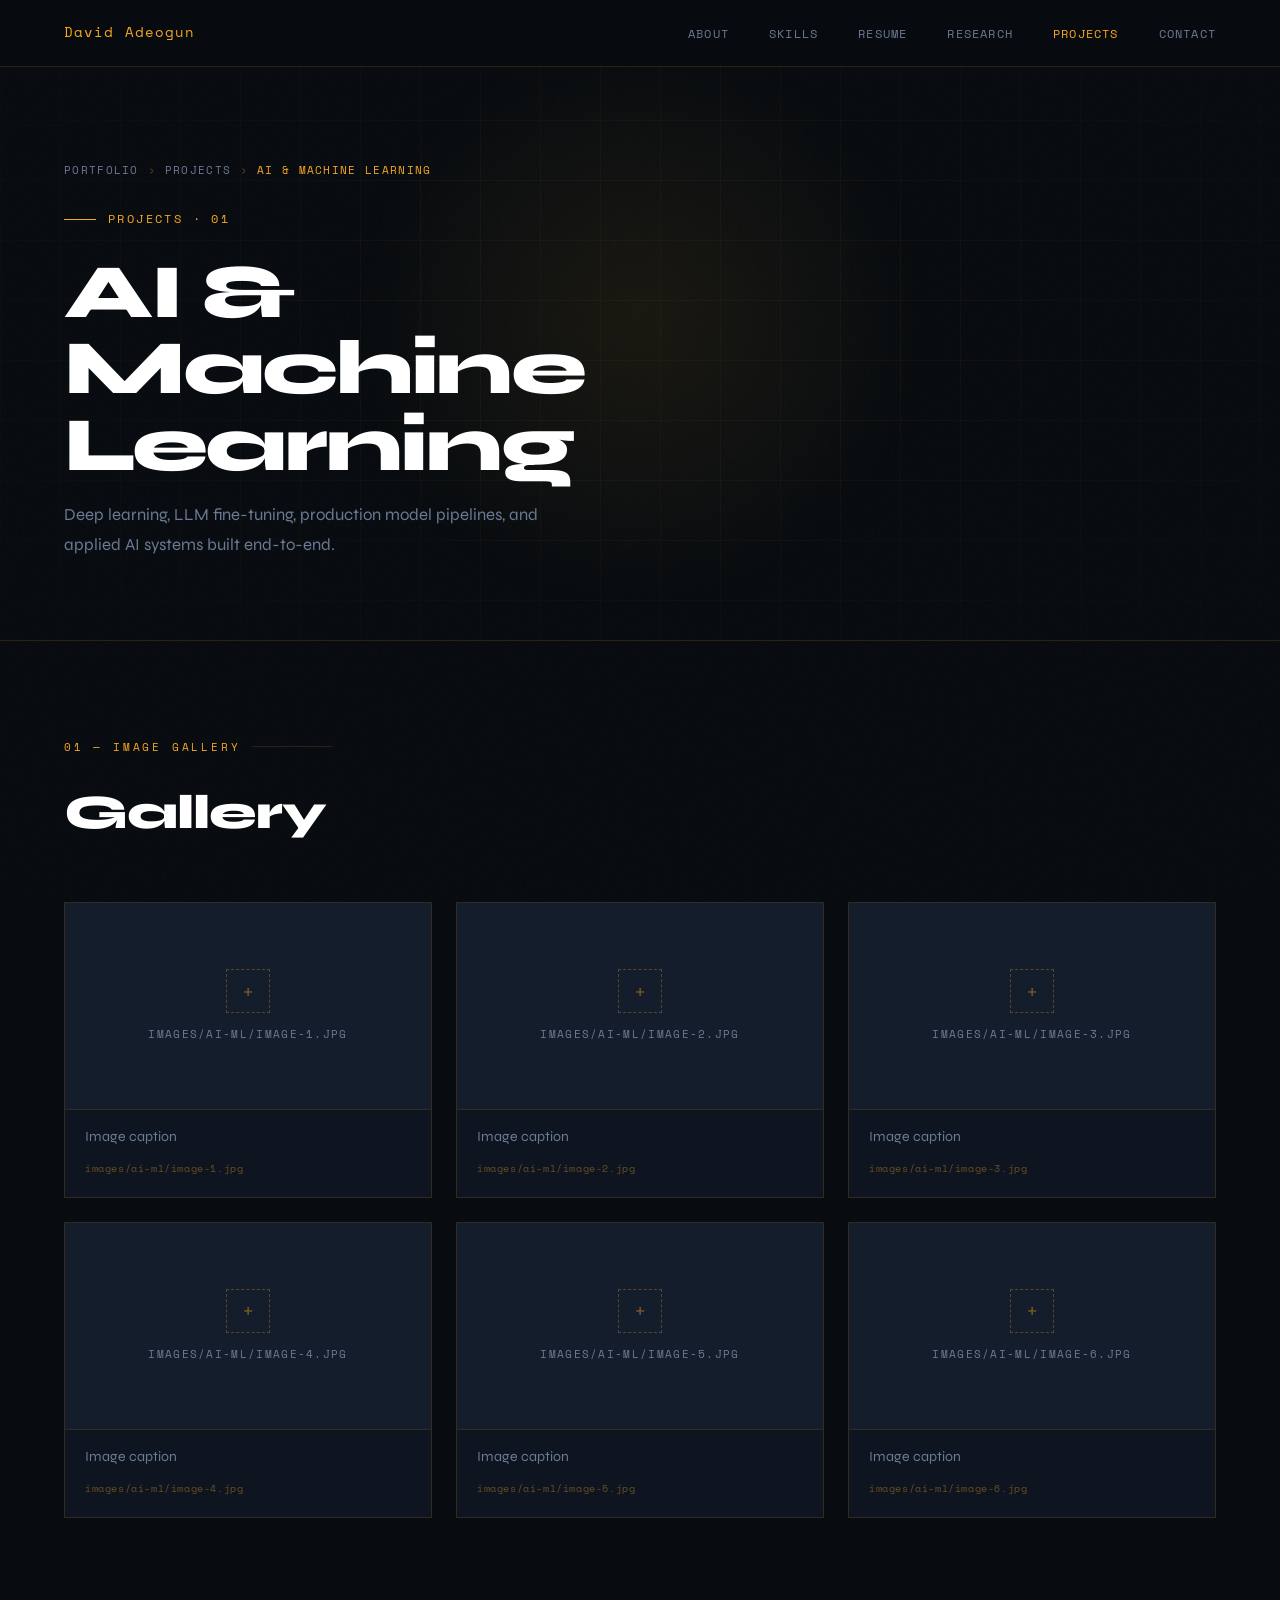
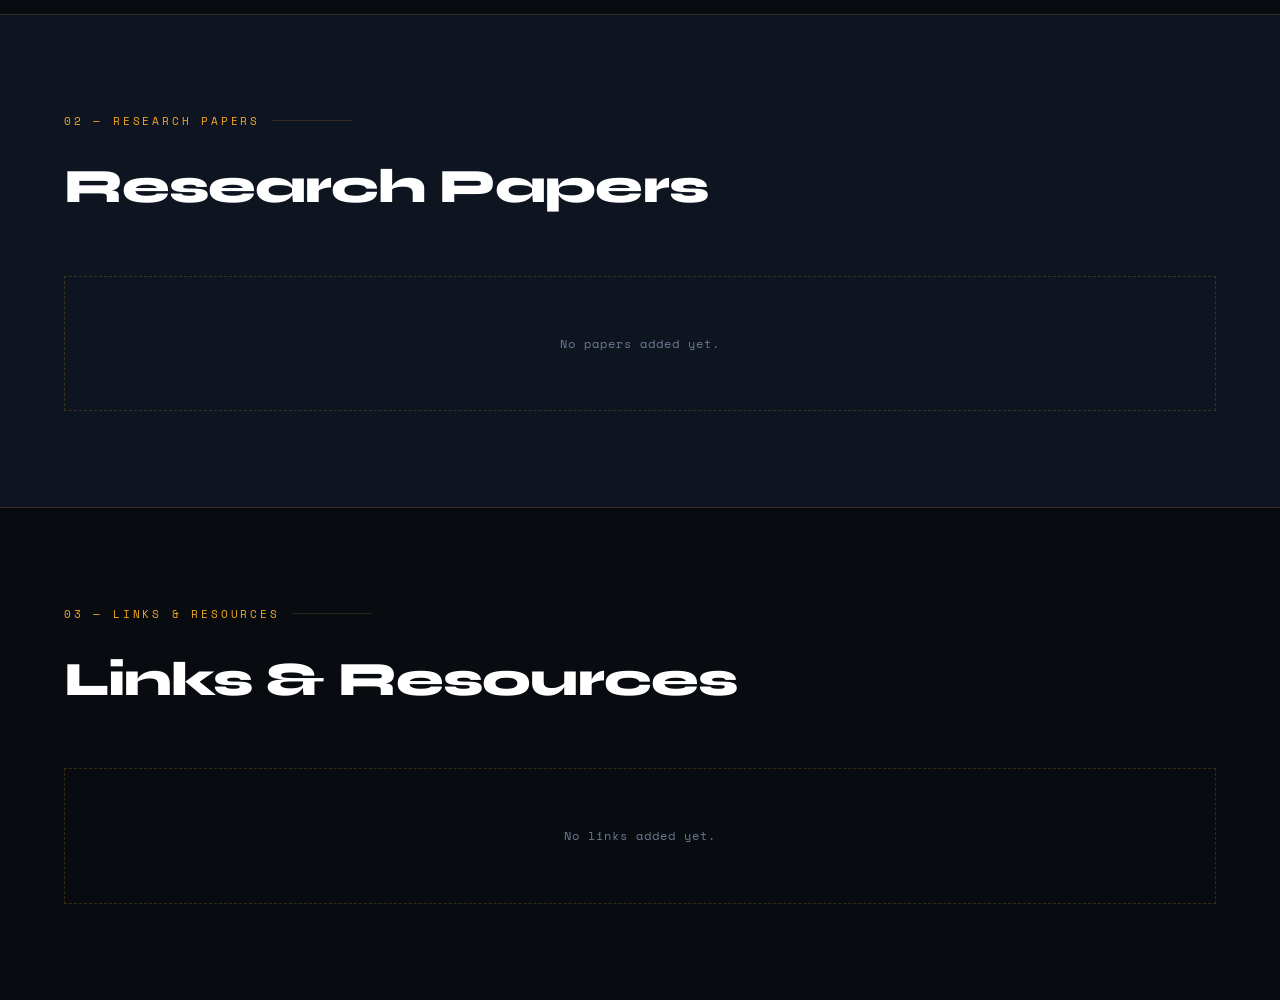
==== commit 9705624c: "Added path planning images" ====
--- a/ai-ml.html
+++ b/ai-ml.html
@@ -153,16 +153,19 @@
 <section class="skills-bg">
   <div class="section-label">02 — Research Papers</div>
   <h2 class="section-title">Research Papers</h2>
-  <div class="pdf-upload-row">
-    <label class="upload-trigger">
-      Upload PDF
-      <input type="file" accept=".pdf" id="pdf-input" multiple style="display:none">
-    </label>
-  </div>
-  <div class="pdf-list" id="pdf-list">
-    <div class="empty-state" id="pdf-empty">
-      <p>No papers uploaded yet — use the button above to add PDFs.</p>
+  <div class="pdf-list">
+
+    <!-- To add a paper, duplicate and fill in a pdf-entry block:
+    <div class="pdf-entry">
+      <span class="pdf-name">Paper Title</span>
+      <a href="https://link-to-paper" target="_blank" rel="noopener noreferrer" class="pdf-view-btn">View</a>
     </div>
+    -->
+
+    <div class="empty-state">
+      <p>No papers added yet.</p>
+    </div>
+
   </div>
 </section>
 
@@ -170,86 +173,22 @@
 <section>
   <div class="section-label">03 — Links &amp; Resources</div>
   <h2 class="section-title">Links &amp; Resources</h2>
-  <div class="link-input-row">
-    <input type="text"  id="link-label-input" class="text-input" placeholder="Label / description">
-    <input type="url"   id="link-url-input"   class="text-input" placeholder="https://…">
-    <button class="btn-primary" onclick="addLink()">Add Link</button>
-  </div>
-  <div class="link-list" id="link-list">
-    <div class="empty-state" id="link-empty">
-      <p>No links added yet — paste a URL above and click Add Link.</p>
+  <div class="link-list">
+
+    <!-- To add a link, duplicate and fill in a link-entry block:
+    <a href="https://your-url.com" target="_blank" rel="noopener noreferrer" class="link-entry">
+      <span class="link-entry-label">Label</span>
+      <span class="link-entry-url">https://your-url.com</span>
+      <span class="link-entry-arrow">→</span>
+    </a>
+    -->
+
+    <div class="empty-state">
+      <p>No links added yet.</p>
     </div>
+
   </div>
 </section>
 
-<script>
-(function () {
-  document.getElementById('pdf-input').addEventListener('change', function () {
-    var list  = document.getElementById('pdf-list');
-    var empty = document.getElementById('pdf-empty');
-    Array.from(this.files).forEach(function (file) {
-      if (empty) { empty.style.display = 'none'; }
-      var url   = URL.createObjectURL(file);
-      var entry = document.createElement('div');
-      entry.className = 'pdf-entry';
-      var name  = document.createElement('span');
-      name.className   = 'pdf-name';
-      name.textContent = file.name;
-      var btn   = document.createElement('a');
-      btn.href         = url;
-      btn.target       = '_blank';
-      btn.rel          = 'noopener noreferrer';
-      btn.className    = 'pdf-view-btn';
-      btn.textContent  = 'View';
-      entry.appendChild(name);
-      entry.appendChild(btn);
-      list.appendChild(entry);
-    });
-    this.value = '';
-  });
-
-  function sanitizeUrl(raw) {
-    var trimmed = raw.trim();
-    return /^https?:\/\//i.test(trimmed) ? trimmed : 'https://' + trimmed;
-  }
-
-  window.addLink = function () {
-    var labelInput = document.getElementById('link-label-input');
-    var urlInput   = document.getElementById('link-url-input');
-    var rawUrl = urlInput.value.trim();
-    if (!rawUrl) return;
-    var url   = sanitizeUrl(rawUrl);
-    var label = labelInput.value.trim() || rawUrl;
-    var list  = document.getElementById('link-list');
-    var empty = document.getElementById('link-empty');
-    if (empty) { empty.style.display = 'none'; }
-    var entry = document.createElement('a');
-    entry.href      = url;
-    entry.target    = '_blank';
-    entry.rel       = 'noopener noreferrer';
-    entry.className = 'link-entry';
-    var labelEl = document.createElement('span');
-    labelEl.className   = 'link-entry-label';
-    labelEl.textContent = label;
-    var urlEl = document.createElement('span');
-    urlEl.className   = 'link-entry-url';
-    urlEl.textContent = url;
-    var arrow = document.createElement('span');
-    arrow.className   = 'link-entry-arrow';
-    arrow.textContent = '→';
-    entry.appendChild(labelEl);
-    entry.appendChild(urlEl);
-    entry.appendChild(arrow);
-    list.appendChild(entry);
-    labelInput.value = '';
-    urlInput.value   = '';
-  };
-
-  document.getElementById('link-url-input').addEventListener('keydown', function (e) {
-    if (e.key === 'Enter') window.addLink();
-  });
-}());
-</script>
-
 </body>
 </html>
